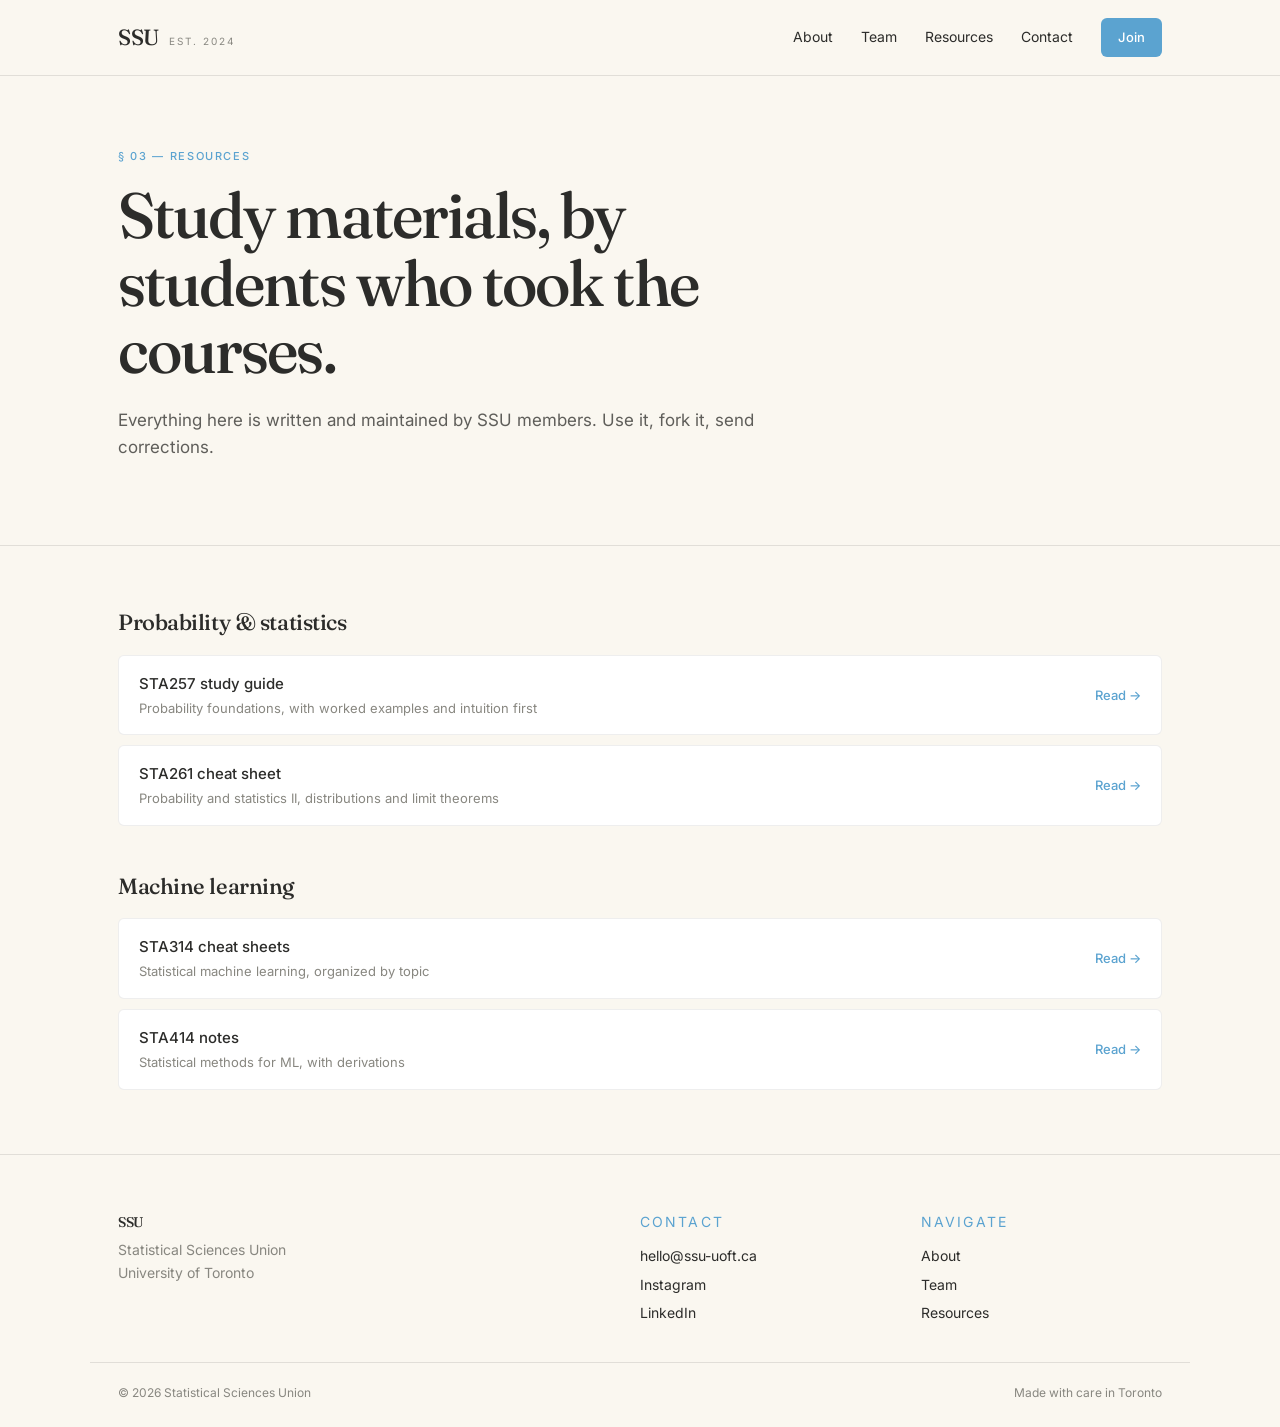
==== pages/resources.html @ 12950212 "Website layout draft" ====
<!DOCTYPE html>
<html lang="en">
<head>
  <meta charset="UTF-8" />
  <meta name="viewport" content="width=device-width, initial-scale=1.0" />
  <meta name="description" content="Study guides, course notes, and resources from the Statistical Sciences Union at UofT." />
  <title>Resources · SSU</title>
  <link rel="preconnect" href="https://fonts.googleapis.com" />
  <link rel="preconnect" href="https://fonts.gstatic.com" crossorigin />
  <link href="https://fonts.googleapis.com/css2?family=Fraunces:opsz,wght,SOFT@9..144,400;9..144,500;9..144,400..500&family=Inter:wght@400;500&display=swap" rel="stylesheet" />
  <link rel="stylesheet" href="../assets/css/main.css" />
</head>
<body>

  <header class="masthead">
    <div class="container masthead__inner">
      <a href="../index.html" class="masthead__logo">
        <span class="logo-mark">SSU</span>
        <span class="logo-tag">est. 2024</span>
      </a>
      <nav class="masthead__nav" aria-label="Primary">
        <a href="../index.html#about">About</a>
        <a href="team.html">Team</a>
        <a href="resources.html" aria-current="page">Resources</a>
        <a href="../index.html#contact">Contact</a>
        <a href="../index.html#join" class="btn btn--primary">Join</a>
      </nav>
      <button class="masthead__menu" aria-label="Open menu" aria-expanded="false" id="menuToggle">
        <span></span><span></span><span></span>
      </button>
    </div>
  </header>

  <main>

    <section class="page-header">
      <div class="container">
        <p class="eyebrow">&sect; 03 &mdash; Resources</p>
        <h1 class="display">Study materials, by students who took the courses.</h1>
        <p class="lede">
          Everything here is written and maintained by SSU members. Use it, fork it, send corrections.
        </p>
      </div>
    </section>

    <section class="article">
      <div class="container">

        <div class="resource-section">
          <h2 class="section-title">Probability &amp; statistics</h2>
          <ul class="resource-list">
            <li class="resource">
              <div>
                <p class="resource__title">STA257 study guide</p>
                <p class="resource__desc">Probability foundations, with worked examples and intuition first</p>
              </div>
              <a href="#" class="resource__cta">Read &rarr;</a>
            </li>
            <li class="resource">
              <div>
                <p class="resource__title">STA261 cheat sheet</p>
                <p class="resource__desc">Probability and statistics II, distributions and limit theorems</p>
              </div>
              <a href="#" class="resource__cta">Read &rarr;</a>
            </li>
          </ul>
        </div>

        <div class="resource-section">
          <h2 class="section-title">Machine learning</h2>
          <ul class="resource-list">
            <li class="resource">
              <div>
                <p class="resource__title">STA314 cheat sheets</p>
                <p class="resource__desc">Statistical machine learning, organized by topic</p>
              </div>
              <a href="#" class="resource__cta">Read &rarr;</a>
            </li>
            <li class="resource">
              <div>
                <p class="resource__title">STA414 notes</p>
                <p class="resource__desc">Statistical methods for ML, with derivations</p>
              </div>
              <a href="#" class="resource__cta">Read &rarr;</a>
            </li>
          </ul>
        </div>

      </div>
    </section>

  </main>

  <footer class="footer">
    <div class="container footer__inner">
      <div class="footer__col">
        <p class="logo-mark logo-mark--footer">SSU</p>
        <p class="footer__about">
          Statistical Sciences Union<br />
          University of Toronto
        </p>
      </div>
      <div class="footer__col">
        <p class="footer__label">Contact</p>
        <p><a href="mailto:hello@ssu-uoft.ca">hello@ssu-uoft.ca</a></p>
        <p><a href="https://instagram.com">Instagram</a></p>
        <p><a href="https://linkedin.com">LinkedIn</a></p>
      </div>
      <div class="footer__col">
        <p class="footer__label">Navigate</p>
        <p><a href="../index.html#about">About</a></p>
        <p><a href="team.html">Team</a></p>
        <p><a href="resources.html">Resources</a></p>
      </div>
    </div>
    <div class="container footer__base">
      <span>&copy; 2026 Statistical Sciences Union</span>
      <span>Made with care in Toronto</span>
    </div>
  </footer>

  <script src="../assets/js/main.js"></script>
</body>
</html>
---- assets/css/main.css ----
/* =========================================================
   SSU · Statistical Sciences Union
   Editorial design system
   ========================================================= */

/* ---------- Design tokens ---------- */
:root {
  /* Colors */
  --paper: #FAF7F0;
  --paper-warm: #F1ECE0;
  --ink: #2C2C2A;
  --ink-soft: #5F5E5A;
  --ink-mute: #888780;
  --rule: rgba(44, 44, 42, 0.12);
  --rule-soft: rgba(44, 44, 42, 0.08);
  --accent: #5BA3D0;
  --accent-deep: #2F7BAB;
  --card: #FFFFFF;

  /* Type */
  --font-serif: "Fraunces", "Iowan Old Style", Georgia, serif;
  --font-sans: "Inter", -apple-system, BlinkMacSystemFont, "Segoe UI", sans-serif;

  /* Layout */
  --container: 1100px;
  --container-pad: 28px;
  --radius: 6px;

  /* Motion */
  --ease: cubic-bezier(0.2, 0.7, 0.2, 1);
}

/* ---------- Reset ---------- */
*, *::before, *::after { box-sizing: border-box; }
html { scroll-behavior: smooth; }
body {
  margin: 0;
  font-family: var(--font-sans);
  font-size: 16px;
  line-height: 1.6;
  color: var(--ink);
  background: var(--paper);
  -webkit-font-smoothing: antialiased;
  text-rendering: optimizeLegibility;
}
img { max-width: 100%; display: block; }
a { color: inherit; text-decoration: none; }
button { font: inherit; cursor: pointer; }

.sr-only {
  position: absolute;
  width: 1px; height: 1px;
  padding: 0; margin: -1px;
  overflow: hidden;
  clip: rect(0, 0, 0, 0);
  border: 0;
}

/* ---------- Layout ---------- */
.container {
  max-width: var(--container);
  margin: 0 auto;
  padding: 0 var(--container-pad);
}

/* ---------- Typography ---------- */
h1, h2, h3 {
  font-family: var(--font-serif);
  font-weight: 500;
  letter-spacing: -0.02em;
  margin: 0;
  color: var(--ink);
}

.display {
  font-size: clamp(40px, 6vw, 64px);
  line-height: 1.05;
  letter-spacing: -0.03em;
  margin: 0 0 24px;
}
.display em {
  font-style: italic;
  color: var(--accent);
  font-feature-settings: "ss01";
}

.lede {
  font-size: 17px;
  line-height: 1.6;
  color: var(--ink-soft);
  max-width: 52ch;
  margin: 0 0 28px;
}

.eyebrow {
  font-family: var(--font-sans);
  font-size: 11px;
  font-weight: 500;
  letter-spacing: 0.15em;
  text-transform: uppercase;
  color: var(--accent);
  margin: 0 0 16px;
}
.eyebrow--muted { color: var(--ink-mute); }
.eyebrow--accent { color: var(--accent); }

.section-num {
  font-family: var(--font-sans);
  font-size: 11px;
  font-weight: 500;
  letter-spacing: 0.15em;
  text-transform: uppercase;
  color: var(--accent);
  margin: 0 0 6px;
}

.section-title {
  font-size: 28px;
  line-height: 1.1;
  margin: 0 0 8px;
}

.section-caption {
  font-size: 14px;
  color: var(--ink-mute);
  margin: 8px 0 0;
  max-width: 28ch;
}

/* ---------- Buttons ---------- */
.btn {
  display: inline-block;
  font-family: var(--font-sans);
  font-size: 14px;
  font-weight: 500;
  padding: 11px 22px;
  border-radius: var(--radius);
  transition: background 0.2s var(--ease), color 0.2s var(--ease), transform 0.2s var(--ease);
  border: 1px solid transparent;
  letter-spacing: 0.01em;
}
.btn--primary {
  background: var(--accent);
  color: #fff;
}
.btn--primary:hover { background: var(--accent-deep); }
.btn--ghost {
  background: transparent;
  color: var(--ink);
  border-color: var(--rule);
}
.btn--ghost:hover { background: var(--paper-warm); }

/* ---------- Masthead ---------- */
.masthead {
  position: sticky;
  top: 0;
  z-index: 50;
  background: var(--paper);
  border-bottom: 1px solid var(--rule);
  backdrop-filter: blur(6px);
}
.masthead__inner {
  display: flex;
  justify-content: space-between;
  align-items: center;
  padding-top: 18px;
  padding-bottom: 18px;
}
.masthead__logo {
  display: flex;
  align-items: baseline;
  gap: 10px;
}
.logo-mark {
  font-family: var(--font-serif);
  font-size: 22px;
  font-weight: 500;
  letter-spacing: -0.02em;
  color: var(--ink);
}
.logo-tag {
  font-size: 10px;
  letter-spacing: 0.2em;
  text-transform: uppercase;
  color: var(--ink-mute);
}
.masthead__nav {
  display: flex;
  align-items: center;
  gap: 28px;
  font-size: 14px;
}
.masthead__nav a:not(.btn) {
  position: relative;
  padding: 4px 0;
}
.masthead__nav a:not(.btn)::after {
  content: "";
  position: absolute;
  left: 0; right: 0; bottom: -2px;
  height: 1px;
  background: var(--accent);
  transform: scaleX(0);
  transform-origin: left;
  transition: transform 0.3s var(--ease);
}
.masthead__nav a:not(.btn):hover::after { transform: scaleX(1); }
.masthead__nav .btn { padding: 8px 16px; font-size: 13px; }

.masthead__menu {
  display: none;
  background: transparent;
  border: none;
  padding: 8px;
  flex-direction: column;
  gap: 5px;
}
.masthead__menu span {
  display: block;
  width: 22px; height: 1.5px;
  background: var(--ink);
}

/* ---------- Hero ---------- */
.hero {
  padding: 80px 0 64px;
  border-bottom: 1px solid var(--rule);
}
.hero__inner {
  display: grid;
  grid-template-columns: 2fr 1fr;
  gap: 56px;
  align-items: end;
}
.hero__actions {
  display: flex;
  gap: 12px;
  flex-wrap: wrap;
}
.hero__toc {
  border-left: 1px solid var(--rule);
  padding-left: 28px;
}
.toc {
  list-style: none;
  margin: 0; padding: 0;
  font-size: 14px;
}
.toc li a {
  display: flex;
  justify-content: space-between;
  padding: 8px 0;
  border-bottom: 1px dashed var(--rule);
  transition: color 0.2s var(--ease);
}
.toc li:last-child a { border-bottom: none; }
.toc li a:hover { color: var(--accent); }
.toc__num { color: var(--ink-mute); font-variant-numeric: tabular-nums; }

/* ---------- Stats strip ---------- */
.stats {
  background: var(--paper-warm);
  border-bottom: 1px solid var(--rule);
}
.stats__grid {
  display: grid;
  grid-template-columns: repeat(3, 1fr);
  gap: 32px;
  padding-top: 36px;
  padding-bottom: 36px;
}
.stat__num {
  font-family: var(--font-serif);
  font-size: 40px;
  font-weight: 500;
  margin: 0 0 4px;
  letter-spacing: -0.02em;
  color: var(--ink);
}
.stat__label {
  font-size: 12px;
  letter-spacing: 0.05em;
  color: var(--ink-soft);
  margin: 0;
}

/* ---------- Article sections ---------- */
.article {
  padding: 64px 0;
  border-bottom: 1px solid var(--rule);
}
.article__grid {
  display: grid;
  grid-template-columns: 200px 1fr;
  gap: 48px;
  align-items: start;
}
.article__header {
  position: sticky;
  top: 100px;
}

/* Prose */
.prose {
  font-size: 16px;
  line-height: 1.75;
  column-count: 2;
  column-gap: 40px;
}
.prose p { margin: 0 0 16px; }
.prose p:last-child { margin-bottom: 0; }
.dropcap::first-letter {
  font-family: var(--font-serif);
  font-size: 56px;
  line-height: 0.85;
  float: left;
  margin: 6px 10px 0 0;
  color: var(--accent);
  font-weight: 500;
}

/* ---------- Team ---------- */
.team-grid {
  display: grid;
  grid-template-columns: repeat(auto-fit, minmax(160px, 1fr));
  gap: 24px;
}
.member { margin: 0; }
.member__portrait {
  width: 100%;
  aspect-ratio: 1;
  background: #E8DCC4;
  border-radius: var(--radius);
  margin-bottom: 12px;
  display: flex;
  align-items: center;
  justify-content: center;
  font-family: var(--font-serif);
  font-size: 32px;
  color: var(--ink-mute);
  letter-spacing: -0.02em;
}
.member__portrait--empty { background: #EFE6D2; }
.member__name {
  font-size: 14px;
  font-weight: 500;
  margin: 0 0 2px;
  color: var(--ink);
}
.member__role {
  font-size: 12px;
  color: var(--ink-mute);
  margin: 0;
}

/* ---------- Resources ---------- */
.resource-list {
  list-style: none;
  margin: 0; padding: 0;
  display: grid;
  gap: 10px;
}
.resource {
  display: flex;
  justify-content: space-between;
  align-items: center;
  padding: 16px 20px;
  background: var(--card);
  border: 1px solid var(--rule-soft);
  border-radius: var(--radius);
  transition: border-color 0.2s var(--ease), transform 0.2s var(--ease);
}
.resource:hover {
  border-color: var(--rule);
  transform: translateX(2px);
}
.resource__title {
  font-size: 15px;
  font-weight: 500;
  margin: 0 0 2px;
  color: var(--ink);
}
.resource__desc {
  font-size: 13px;
  color: var(--ink-mute);
  margin: 0;
}
.resource__cta {
  font-size: 13px;
  color: var(--accent);
  font-weight: 500;
  white-space: nowrap;
  margin-left: 16px;
}

/* ---------- Join / Newsletter ---------- */
.join {
  background: var(--ink);
  color: var(--paper);
  padding: 80px 0;
  text-align: center;
}
.join__inner { max-width: 520px; margin: 0 auto; padding: 0 var(--container-pad); }
.join__title {
  font-size: 44px;
  line-height: 1.05;
  margin: 0 0 12px;
  color: var(--paper);
  letter-spacing: -0.03em;
}
.join__lede {
  font-size: 15px;
  color: #B4B2A9;
  margin: 0 0 28px;
}
.join__form {
  display: flex;
  gap: 8px;
  max-width: 400px;
  margin: 0 auto;
}
.join__form input {
  flex: 1;
  background: #444441;
  border: 1px solid #555550;
  color: var(--paper);
  padding: 12px 16px;
  border-radius: var(--radius);
  font: inherit;
  font-size: 14px;
  outline: none;
  transition: border-color 0.2s var(--ease);
}
.join__form input:focus { border-color: var(--accent); }
.join__form input::placeholder { color: var(--ink-mute); }
.join__note {
  font-size: 13px;
  color: #B4B2A9;
  margin: 12px 0 0;
  min-height: 18px;
}
.join__note.is-success { color: #97C459; }
.join__note.is-error { color: #F09595; }

/* ---------- Footer ---------- */
.footer {
  background: var(--paper);
  padding: 56px 0 24px;
}
.footer__inner {
  display: grid;
  grid-template-columns: 2fr 1fr 1fr;
  gap: 40px;
  padding-bottom: 32px;
  border-bottom: 1px solid var(--rule);
}
.footer__col p { margin: 0 0 6px; font-size: 14px; }
.footer__col a:hover { color: var(--accent); }
.footer__about { color: var(--ink-mute); font-size: 13px; line-height: 1.6; }
.footer__label {
  font-size: 11px;
  letter-spacing: 0.15em;
  text-transform: uppercase;
  color: var(--accent);
  margin: 0 0 12px !important;
}
.logo-mark--footer { font-size: 28px; margin-bottom: 8px; }
.footer__base {
  padding-top: 20px;
  display: flex;
  justify-content: space-between;
  font-size: 12px;
  color: var(--ink-mute);
}

/* ---------- Sub-page header ---------- */
.page-header {
  padding: 72px 0 56px;
  border-bottom: 1px solid var(--rule);
}
.page-header .display { max-width: 18ch; }
.page-header .lede { max-width: 60ch; }

/* ---------- See-all link ---------- */
.see-all {
  margin: 28px 0 0;
  font-size: 14px;
}
.see-all a {
  color: var(--accent);
  font-weight: 500;
  border-bottom: 1px solid transparent;
  transition: border-color 0.2s var(--ease);
}
.see-all a:hover { border-bottom-color: var(--accent); }

/* ---------- Resource sections (sub-page) ---------- */
.resource-section {
  margin-bottom: 48px;
}
.resource-section:last-child { margin-bottom: 0; }
.resource-section .section-title {
  margin-bottom: 20px;
  font-size: 22px;
}

/* ---------- Team grid (large on sub-page) ---------- */
.team-grid--large {
  grid-template-columns: repeat(auto-fit, minmax(220px, 1fr));
  gap: 32px;
}
.member__bio {
  font-size: 13px;
  color: var(--ink-soft);
  line-height: 1.55;
  margin: 8px 0 0;
}

/* ---------- CTA section ---------- */
.cta-section {
  background: var(--paper-warm);
  padding: 64px 0;
  text-align: center;
  border-top: 1px solid var(--rule);
}
.cta-section__inner { max-width: 520px; margin: 0 auto; }
.cta-section .section-title { margin-bottom: 12px; }
.cta-section .lede { margin: 0 auto 24px; }

/* =========================================================
   Responsive
   ========================================================= */
@media (max-width: 860px) {
  .hero { padding: 56px 0 40px; }
  .hero__inner {
    grid-template-columns: 1fr;
    gap: 40px;
  }
  .hero__toc {
    border-left: none;
    border-top: 1px solid var(--rule);
    padding-left: 0;
    padding-top: 24px;
  }
  .article__grid {
    grid-template-columns: 1fr;
    gap: 24px;
  }
  .article__header { position: static; }
  .prose { column-count: 1; }
  .stats__grid { grid-template-columns: repeat(3, 1fr); gap: 16px; }
  .stat__num { font-size: 32px; }
  .footer__inner { grid-template-columns: 1fr 1fr; }
}

@media (max-width: 640px) {
  :root { --container-pad: 20px; }
  .masthead__nav { display: none; }
  .masthead__menu { display: flex; }
  .masthead__nav.is-open {
    display: flex;
    position: absolute;
    top: 100%; left: 0; right: 0;
    flex-direction: column;
    background: var(--paper);
    border-bottom: 1px solid var(--rule);
    padding: 16px var(--container-pad);
    gap: 14px;
    align-items: flex-start;
  }
  .display { font-size: 38px; }
  .join__title { font-size: 32px; }
  .join__form { flex-direction: column; }
  .stats__grid { grid-template-columns: 1fr; gap: 20px; text-align: left; }
  .footer__inner { grid-template-columns: 1fr; gap: 28px; }
  .footer__base { flex-direction: column; gap: 6px; }
  .resource { flex-direction: column; align-items: flex-start; gap: 8px; }
  .resource__cta { margin-left: 0; }
}
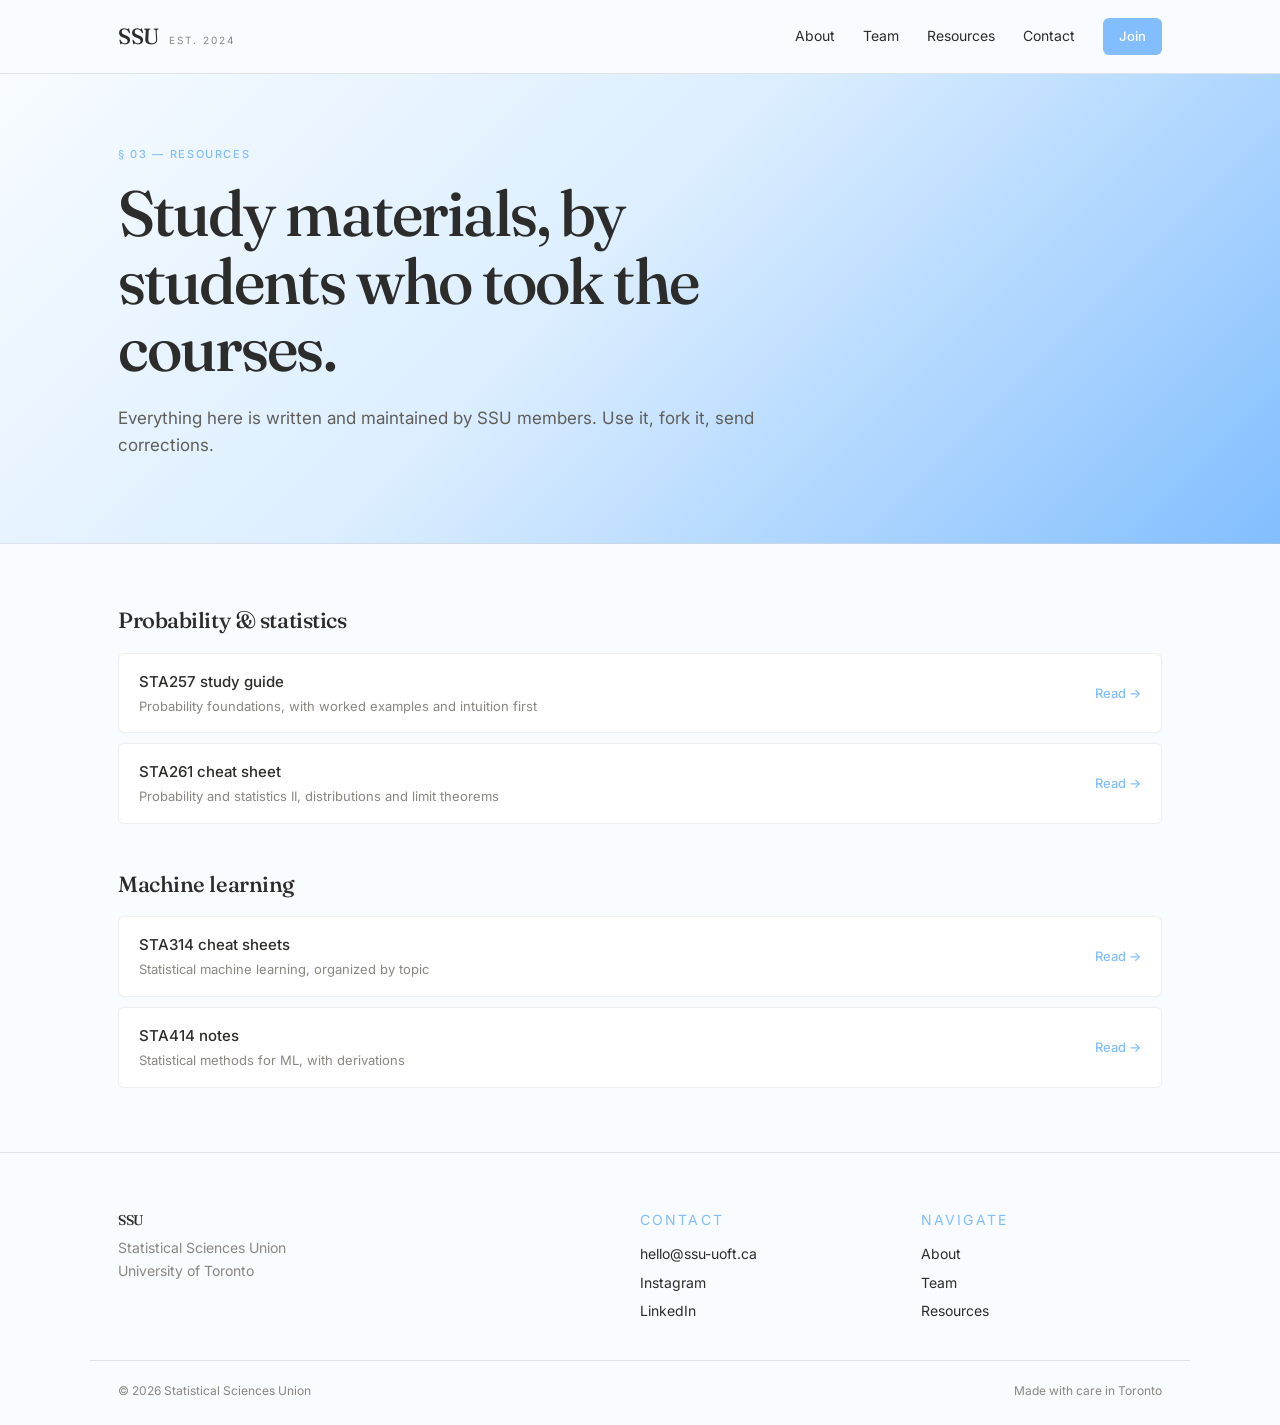
==== commit b16b65f8: "updated teams.html with role bios, refactored member grid generation, refactored masthead/footer cod" ====
--- a/pages/resources.html
+++ b/pages/resources.html
@@ -12,26 +12,12 @@
 </head>
 <body>
 
-  <header class="masthead">
-    <div class="container masthead__inner">
-      <a href="../index.html" class="masthead__logo">
-        <span class="logo-mark">SSU</span>
-        <span class="logo-tag">est. 2024</span>
-      </a>
-      <nav class="masthead__nav" aria-label="Primary">
-        <a href="../index.html#about">About</a>
-        <a href="team.html">Team</a>
-        <a href="resources.html" aria-current="page">Resources</a>
-        <a href="../index.html#contact">Contact</a>
-        <a href="../index.html#join" class="btn btn--primary">Join</a>
-      </nav>
-      <button class="masthead__menu" aria-label="Open menu" aria-expanded="false" id="menuToggle">
-        <span></span><span></span><span></span>
-      </button>
-    </div>
-  </header>
+
+  <div id="masthead"></div>
+
 
   <main>
+
 
     <section class="page-header">
       <div class="container">
@@ -43,8 +29,10 @@
       </div>
     </section>
 
+
     <section class="article">
       <div class="container">
+
 
         <div class="resource-section">
           <h2 class="section-title">Probability &amp; statistics</h2>
@@ -66,6 +54,7 @@
           </ul>
         </div>
 
+
         <div class="resource-section">
           <h2 class="section-title">Machine learning</h2>
           <ul class="resource-list">
@@ -86,39 +75,18 @@
           </ul>
         </div>
 
+
       </div>
     </section>
 
+
   </main>
 
-  <footer class="footer">
-    <div class="container footer__inner">
-      <div class="footer__col">
-        <p class="logo-mark logo-mark--footer">SSU</p>
-        <p class="footer__about">
-          Statistical Sciences Union<br />
-          University of Toronto
-        </p>
-      </div>
-      <div class="footer__col">
-        <p class="footer__label">Contact</p>
-        <p><a href="mailto:hello@ssu-uoft.ca">hello@ssu-uoft.ca</a></p>
-        <p><a href="https://instagram.com">Instagram</a></p>
-        <p><a href="https://linkedin.com">LinkedIn</a></p>
-      </div>
-      <div class="footer__col">
-        <p class="footer__label">Navigate</p>
-        <p><a href="../index.html#about">About</a></p>
-        <p><a href="team.html">Team</a></p>
-        <p><a href="resources.html">Resources</a></p>
-      </div>
-    </div>
-    <div class="container footer__base">
-      <span>&copy; 2026 Statistical Sciences Union</span>
-      <span>Made with care in Toronto</span>
-    </div>
-  </footer>
 
+  <div id="footer"></div>
+
+
+  <script src="../assets/js/header_footer.js"></script>
   <script src="../assets/js/main.js"></script>
 </body>
-</html>
+</html>
--- a/assets/css/main.css
+++ b/assets/css/main.css
@@ -6,15 +6,15 @@
 /* ---------- Design tokens ---------- */
 :root {
   /* Colors */
-  --paper: #FAF7F0;
-  --paper-warm: #F1ECE0;
+  --paper: #F8FBFF;
+  --paper-warm: #EEF6FF;
   --ink: #2C2C2A;
   --ink-soft: #5F5E5A;
   --ink-mute: #888780;
   --rule: rgba(44, 44, 42, 0.12);
   --rule-soft: rgba(44, 44, 42, 0.08);
-  --accent: #5BA3D0;
-  --accent-deep: #2F7BAB;
+  --accent: #82BEFE;
+  --accent-deep: #5FA8F5;
   --card: #FFFFFF;
 
   /* Type */
@@ -140,10 +140,13 @@
   letter-spacing: 0.01em;
 }
 .btn--primary {
-  background: var(--accent);
-  color: #fff;
-}
-.btn--primary:hover { background: var(--accent-deep); }
+  background: #82BEFE;
+  color: white;
+  border: none;
+}
+.btn--primary:hover {
+  background: #6FB2FF;
+}
 .btn--ghost {
   background: transparent;
   color: var(--ink);
@@ -224,6 +227,12 @@
 
 /* ---------- Hero ---------- */
 .hero {
+  background: linear-gradient(
+    135deg,
+    #F7FBFF 0%,
+    #DCEEFF 45%,
+    #82BEFE 100%
+  );
   padding: 80px 0 64px;
   border-bottom: 1px solid var(--rule);
 }
@@ -396,8 +405,8 @@
 
 /* ---------- Join / Newsletter ---------- */
 .join {
-  background: var(--ink);
-  color: var(--paper);
+  background: #CBE5FF;
+  color: var(--ink);
   padding: 80px 0;
   text-align: center;
 }
@@ -406,12 +415,12 @@
   font-size: 44px;
   line-height: 1.05;
   margin: 0 0 12px;
-  color: var(--paper);
+  color: var(--ink);
   letter-spacing: -0.03em;
 }
 .join__lede {
   font-size: 15px;
-  color: #B4B2A9;
+  color: var(--ink-soft);
   margin: 0 0 28px;
 }
 .join__form {
@@ -422,9 +431,9 @@
 }
 .join__form input {
   flex: 1;
-  background: #444441;
-  border: 1px solid #555550;
-  color: var(--paper);
+  background: white;
+  border: 1px solid rgba(130, 190, 254, 0.25);
+  color: var(--ink);
   padding: 12px 16px;
   border-radius: var(--radius);
   font: inherit;
@@ -436,7 +445,7 @@
 .join__form input::placeholder { color: var(--ink-mute); }
 .join__note {
   font-size: 13px;
-  color: #B4B2A9;
+  color: var(--ink-soft);
   margin: 12px 0 0;
   min-height: 18px;
 }
@@ -476,6 +485,12 @@
 
 /* ---------- Sub-page header ---------- */
 .page-header {
+  background: linear-gradient(
+    135deg,
+    #F7FBFF 0%,
+    #DCEEFF 45%,
+    #82BEFE 100%
+  );
   padding: 72px 0 56px;
   border-bottom: 1px solid var(--rule);
 }
@@ -519,10 +534,10 @@
 
 /* ---------- CTA section ---------- */
 .cta-section {
-  background: var(--paper-warm);
-  padding: 64px 0;
+  background: #CBE5FF;
+  color: var(--ink);
+  padding: 80px 0;
   text-align: center;
-  border-top: 1px solid var(--rule);
 }
 .cta-section__inner { max-width: 520px; margin: 0 auto; }
 .cta-section .section-title { margin-bottom: 12px; }
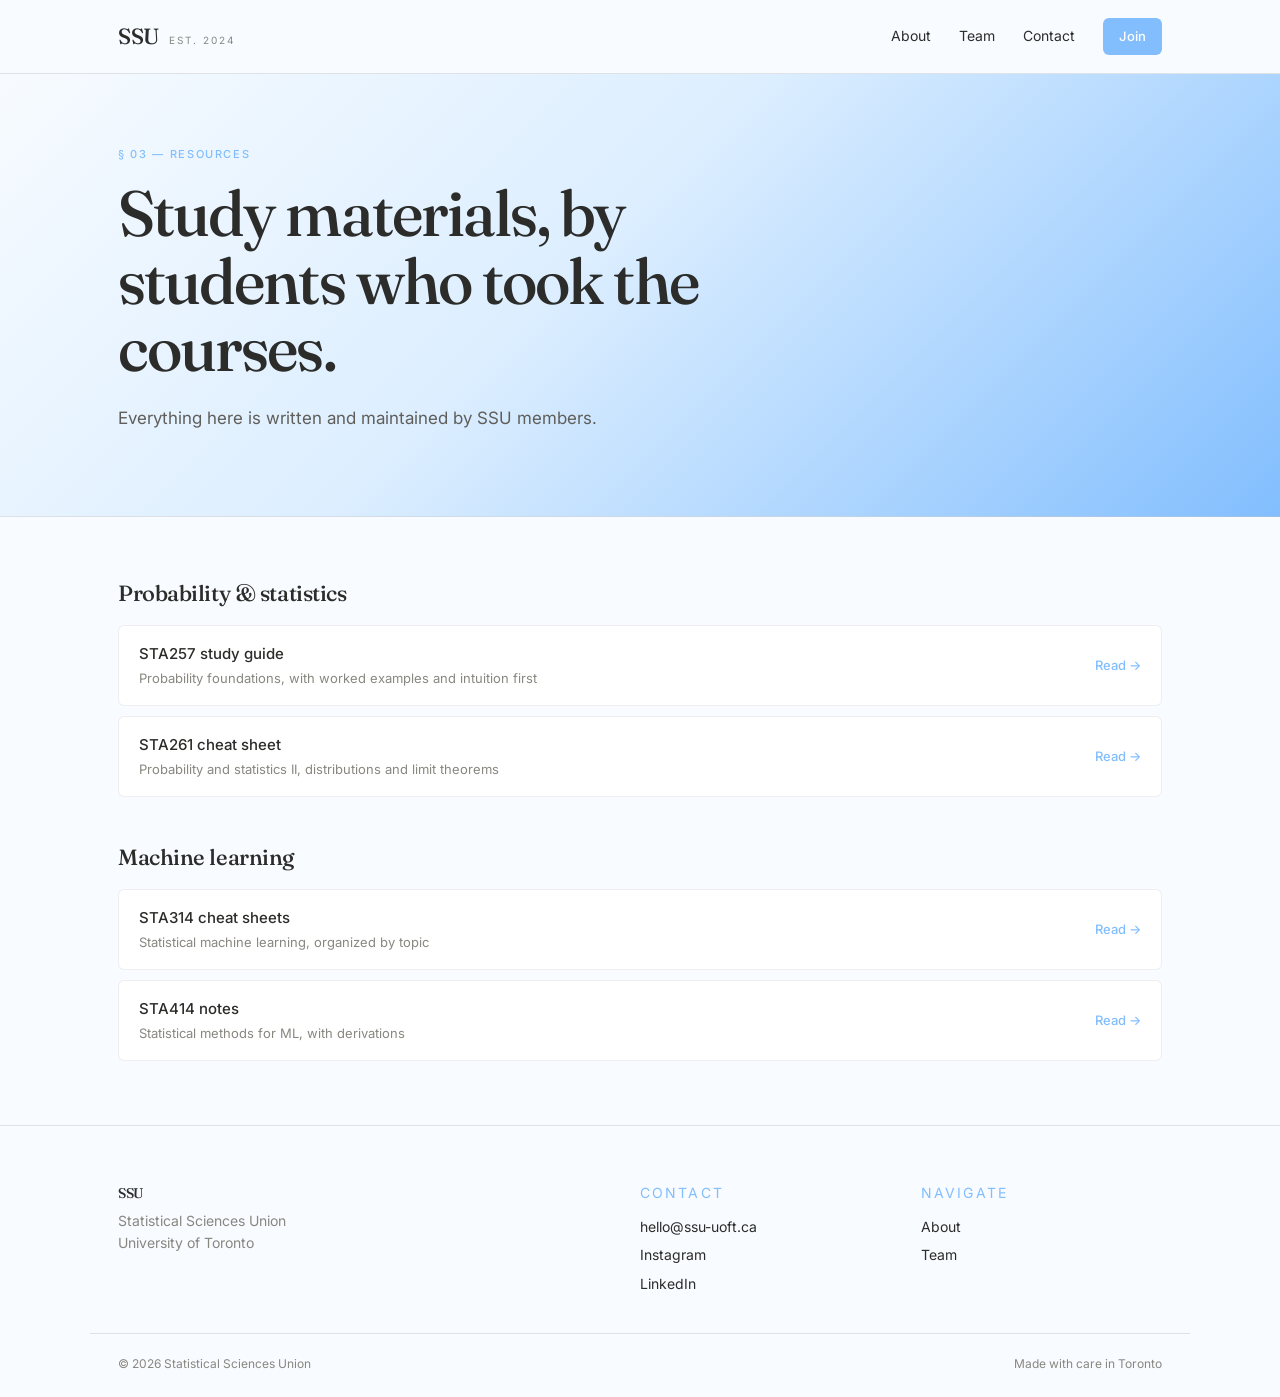
==== commit f9ed13aa: "commented out resources page" ====
--- a/pages/resources.html
+++ b/pages/resources.html
@@ -24,7 +24,7 @@
         <p class="eyebrow">&sect; 03 &mdash; Resources</p>
         <h1 class="display">Study materials, by students who took the courses.</h1>
         <p class="lede">
-          Everything here is written and maintained by SSU members. Use it, fork it, send corrections.
+          Everything here is written and maintained by SSU members.
         </p>
       </div>
     </section>
--- a/assets/css/main.css
+++ b/assets/css/main.css
@@ -80,6 +80,12 @@
 }
 .display em {
   font-style: italic;
+  color: var(--accent);
+  font-feature-settings: "ss01";
+}
+
+.display b {
+  font-weight: 500;
   color: var(--accent);
   font-feature-settings: "ss01";
 }
